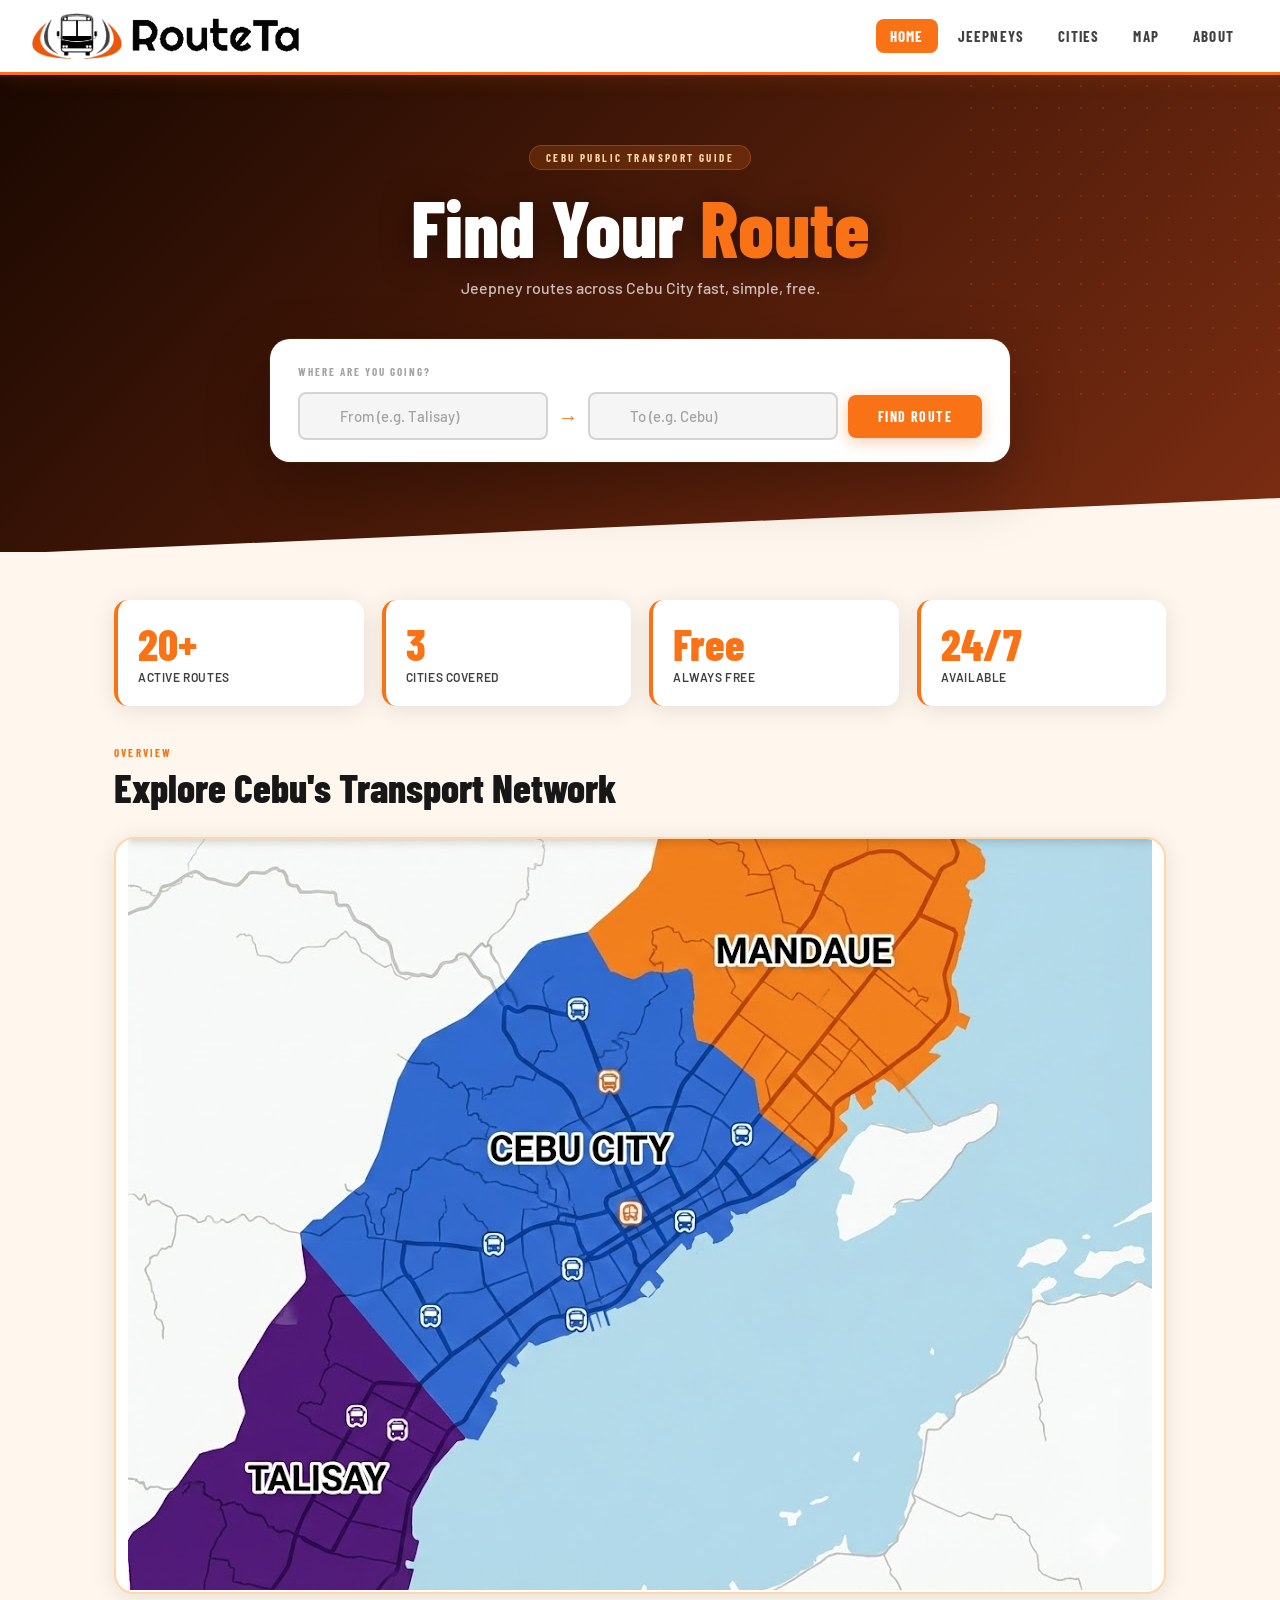
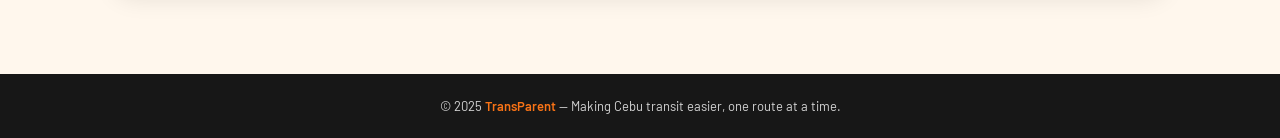
==== Index.html @ 3fc27dc5 "initial commit" ====
<!DOCTYPE html>
<html lang="en">
<head>
    <meta charset="UTF-8">
    <meta name="viewport" content="width=device-width, initial-scale=1.0">
    <title>TransParent — Cebu Route Finder</title>
    <link rel="stylesheet" href="index.css">
    <link rel="icon" type="image/png" href="thumbnails/transparent2.ico">
</head>
<body>

<header>
    <div class="header-container">
        <a href="Index.html" class="logo-link">
            <img class="logoHeader" src="thumbnails/logo2.png" alt="Logo">
            <img class="headerTitle" src="thumbnails/logo_text.png" alt="TransParent">
        </a>
        <nav class="navbar">
            <a class="navbar_text active" href="Index.html">Home</a>
            <a class="navbar_text" href="jeepneys.html">Jeepneys</a>
            <a class="navbar_text" href="cities.html">Cities</a>
            <a class="navbar_text" href="map.html">Map</a>
            <a class="navbar_text" href="About.html">About</a>
        </nav>
    </div>
</header>

<!-- HERO + SEARCH -->
<section class="hero">
    <div class="hero-bg"></div>
    <div class="hero-dots"></div>
    <div class="hero-content">
        <div class="hero-badge">Cebu Public Transport Guide</div>
        <h1 class="hero-title">Find Your <span>Route</span></h1>
        <p class="hero-subtitle">Jeepney routes across Cebu City fast, simple, free.</p>

        <div class="search-card">
            <div class="search-card-label">Where are you going?</div>
            <div class="search-row">
                <div class="search-input-wrap">
                    <input class="search-bar1" type="text" id="from" placeholder="From (e.g. Talisay)">
                </div>
                <span class="swap-icon">→</span>
                <div class="search-input-wrap">
                    <input class="search-bar2" type="text" id="to" placeholder="To (e.g. Cebu)">
                </div>
                <button class="button_route" onclick="search()">Find Route</button>
            </div>
        </div>
    </div>
</section>

<main>
    <div class="inner">

        <!-- STATS -->
        <div class="stats-row">
            <div class="stat-card">
                <div class="stat-number">20+</div>
                <div class="stat-label">Active Routes</div>
            </div>
            <div class="stat-card">
                <div class="stat-number">3</div>
                <div class="stat-label">Cities Covered</div>
            </div>
            <div class="stat-card">
                <div class="stat-number">Free</div>
                <div class="stat-label">Always Free</div>
            </div>
            <div class="stat-card">
                <div class="stat-number">24/7</div>
                <div class="stat-label">Available</div>
            </div>
        </div>

        <!-- VIDEO PREVIEW -->
        <div class="section-tag">Overview</div>
        <h2 class="section-title">Explore Cebu's Transport Network</h2>

        <div class="video-wrap">
            <img src="thumbnails/map.png" >
            <!-- <video autoplay muted loop playsinline>
                <source src="thumbnails/background_video.mp4" type="video/mp4">
            </video> -->
        </div>

    </div>
</main>

<footer>
    &copy; 2025 <span>TransParent</span> — Making Cebu transit easier, one route at a time.
</footer>

<script>
    function search() {
        const from = document.getElementById("from").value.toLowerCase().trim();
        const to = document.getElementById("to").value.toLowerCase().trim();
        if (from === "talisay" && to === "cebu") {
            window.location.href = "choosen_jeepney.html";
        } else if (from === "cebu" && to === "talisay") {
            window.location.href = "page3.html";
        } else {
            alert("Route not found. Try: Talisay → Cebu");
        }
    }

    // Allow Enter key to trigger search
    document.addEventListener("keydown", function(e) {
        if (e.key === "Enter") search();
    });
</script>
</body>
</html>
---- index.css ----
/* ===== GOOGLE FONTS ===== */
@import url('https://fonts.googleapis.com/css2?family=Barlow+Condensed:wght@400;600;700;800&family=Barlow:wght@400;500;600&display=swap');

/* ===== CSS VARIABLES ===== */
:root {
    --orange: #F97316;
    --orange-dark: #EA580C;
    --orange-light: #FED7AA;
    --orange-glow: rgba(249, 115, 22, 0.3);
    --white: #FFFFFF;
    --off-white: #FFF7ED;
    --gray-light: #F5F5F5;
    --gray-mid: #D4D4D4;
    --gray-dark: #404040;
    --black: #171717;
    --shadow-card: 0 4px 24px rgba(0,0,0,0.10);
    --shadow-orange: 0 4px 24px rgba(249, 115, 22, 0.25);
    --radius: 14px;
    --radius-sm: 8px;
    --header-h: 72px;
}

/* ===== RESET ===== */
*, *::before, *::after { box-sizing: border-box; }
html { scroll-behavior: smooth; }

body {
    margin: 0;
    min-height: 100vh;
    background: var(--off-white);
    font-family: 'Barlow', sans-serif;
    color: var(--black);
}


/* ===== HEADER ===== */
header {
    position: sticky;
    top: 0;
    z-index: 100;
    background: rgba(255, 255, 255, 0.97);
    backdrop-filter: blur(12px);
    -webkit-backdrop-filter: blur(12px);
    border-bottom: 3px solid var(--orange);
    box-shadow: 0 2px 20px rgba(249, 115, 22, 0.15);
}

.header-container {
    display: flex;
    align-items: center;
    height: var(--header-h);
    padding: 0 32px;
    gap: 16px;
    max-width: 1400px;
    margin: 0 auto;
}

.logo-link {
    display: flex;
    align-items: center;
    gap: 10px;
    text-decoration: none;
    flex-shrink: 0;
}

.logoHeader {
    width: 90px;
    height: auto;
    object-fit: contain;
}

.headerTitle {
    height: 36px;
    width: auto;
    max-width: 180px;
    object-fit: contain;
}

/* ===== NAVBAR ===== */
.navbar {
    display: flex;
    align-items: center;
    gap: 6px;
    margin-left: auto;
}

.navbar a {
    font-family: 'Barlow Condensed', sans-serif;
    font-size: 15px;
    font-weight: 700;
    letter-spacing: 0.08em;
    text-transform: uppercase;
    text-decoration: none;
    color: var(--gray-dark);
    padding: 8px 14px;
    border-radius: var(--radius-sm);
    transition: background 0.18s, color 0.18s;
}

.navbar a:hover,
.navbar a.active {
    background: var(--orange);
    color: var(--white);
}

/* ===== HERO SECTION ===== */
.hero {
    position: relative;
    overflow: hidden;
    background: linear-gradient(135deg, #1a0800 0%, #7c2d12 100%);
    min-height: 460px;
    display: flex;
    flex-direction: column;
    align-items: center;
    justify-content: center;
    padding: 70px 20px 90px;
}

.hero-bg {
    inset: 0;
    background-image: url("thumbnails/back.png");
    background-size: cover;
    background-position: center;
    opacity: 0.25;
}

/* geometric accent dots */
.hero-dots {
    position: absolute;
    top: 0; right: 0;
    width: 320px; height: 320px;
    background-image: radial-gradient(circle, rgba(249,115,22,0.25) 1.5px, transparent 1.5px);
    background-size: 22px 22px;
    opacity: 0.7;
    pointer-events: none;
}

.hero::after {
    content: '';
    position: absolute;
    bottom: -2px;
    left: 0; right: 0;
    height: 70px;
    background: var(--off-white);
    clip-path: polygon(0 100%, 100% 20%, 100% 100%);
}

.hero-content {
    position: relative;
    z-index: 2;
    display: flex;
    flex-direction: column;
    align-items: center;
    width: 100%;
}

.hero-badge {
    font-family: 'Barlow Condensed', sans-serif;
    font-size: 11px;
    font-weight: 700;
    letter-spacing: 0.22em;
    text-transform: uppercase;
    color: var(--orange-light);
    background: rgba(249,115,22,0.18);
    border: 1px solid rgba(249,115,22,0.35);
    padding: 5px 16px;
    border-radius: 100px;
    margin-bottom: 16px;
    animation: fadeUp 0.5s ease both;
}

.hero-title {
    font-family: 'Barlow Condensed', sans-serif;
    font-size: clamp(40px, 8vw, 80px);
    font-weight: 800;
    color: var(--white);
    text-align: center;
    line-height: 1;
    margin: 0 0 12px;
    text-shadow: 0 2px 30px rgba(0,0,0,0.5);
    animation: fadeUp 0.5s 0.08s ease both;
}

.hero-title span { color: var(--orange); }

.hero-subtitle {
    font-size: 16px;
    color: rgba(255,255,255,0.72);
    text-align: center;
    margin: 0 0 42px;
    font-weight: 500;
    animation: fadeUp 0.5s 0.15s ease both;
}

/* ===== SEARCH CARD ===== */
.search-card {
    background: var(--white);
    border-radius: 20px;
    padding: 26px 28px 22px;
    width: 100%;
    max-width: 740px;
    box-shadow: 0 24px 64px rgba(0,0,0,0.28), 0 0 0 1px rgba(249,115,22,0.1);
    animation: fadeUp 0.5s 0.22s ease both;
}

.search-card-label {
    font-family: 'Barlow Condensed', sans-serif;
    font-size: 11px;
    font-weight: 700;
    letter-spacing: 0.18em;
    text-transform: uppercase;
    color: #a3a3a3;
    margin-bottom: 14px;
}

.search-row {
    display: flex;
    gap: 10px;
    align-items: center;
    flex-wrap: wrap;
}

.search-input-wrap {
    flex: 1;
    min-width: 160px;
    position: relative;
}

.input-icon {
    position: absolute;
    left: 13px;
    top: 50%;
    transform: translateY(-50%);
    font-size: 16px;
    pointer-events: none;
    line-height: 1;
}

.search-bar1,
.search-bar2 {
    width: 100%;
    padding: 13px 13px 13px 40px;
    font-size: 15px;
    font-family: 'Barlow', sans-serif;
    font-weight: 600;
    border: 2px solid var(--gray-mid);
    border-radius: var(--radius-sm);
    outline: none;
    color: var(--black);
    background: var(--gray-light);
    transition: border-color 0.18s, box-shadow 0.18s, background 0.18s;
}

.search-bar1:focus,
.search-bar2:focus {
    border-color: var(--orange);
    box-shadow: 0 0 0 3px var(--orange-glow);
    background: var(--white);
}

input::placeholder {
    color: #a3a3a3;
    font-weight: 500;
    font-style: normal;
}

.swap-icon {
    font-size: 20px;
    color: var(--orange);
    flex-shrink: 0;
    user-select: none;
    font-weight: 700;
}

.button_route {
    flex-shrink: 0;
    padding: 13px 30px;
    font-size: 14px;
    font-family: 'Barlow Condensed', sans-serif;
    font-weight: 700;
    letter-spacing: 0.1em;
    text-transform: uppercase;
    color: var(--white);
    border: none;
    border-radius: var(--radius-sm);
    cursor: pointer;
    background: var(--orange);
    transition: background 0.18s, transform 0.12s, box-shadow 0.18s;
    white-space: nowrap;
    box-shadow: 0 4px 16px rgba(249, 115, 22, 0.35);
}

.button_route:hover {
    background: var(--orange-dark);
    transform: translateY(-1px);
    box-shadow: 0 8px 28px rgba(249, 115, 22, 0.45);
}

.button_route:active { transform: translateY(0); }

/* ===== MAIN CONTENT AREA ===== */
main .inner {
    max-width: 1100px;
    margin: 0 auto;
    padding: 48px 24px 0;
}

.section-tag {
    font-family: 'Barlow Condensed', sans-serif;
    font-size: 11px;
    font-weight: 700;
    letter-spacing: 0.2em;
    text-transform: uppercase;
    color: var(--orange);
    margin-bottom: 6px;
}

.section-title {
    font-family: 'Barlow Condensed', sans-serif;
    font-size: clamp(26px, 4vw, 40px);
    font-weight: 800;
    color: var(--black);
    margin: 0 0 28px;
    line-height: 1.1;
}

/* ===== STATS ROW ===== */
.stats-row {
    display: flex;
    gap: 18px;
    flex-wrap: wrap;
    margin-bottom: 40px;
}

.stat-card {
    flex: 1;
    min-width: 130px;
    background: var(--white);
    border-radius: var(--radius);
    padding: 22px 20px;
    border-left: 4px solid var(--orange);
    box-shadow: var(--shadow-card);
    animation: fadeUp 0.5s ease both;
}

.stat-number {
    font-family: 'Barlow Condensed', sans-serif;
    font-size: 44px;
    font-weight: 800;
    color: var(--orange);
    line-height: 1;
    margin-bottom: 4px;
}

.stat-label {
    font-size: 12px;
    font-weight: 600;
    color: var(--gray-dark);
    text-transform: uppercase;
    letter-spacing: 0.05em;
}

/* ===== VIDEO ===== */
.video-wrap {
    border-radius: 20px;
    overflow: hidden;
    box-shadow: var(--shadow-card);
    border: 2px solid var(--orange-light);
    width: 100%;
    background: #ffffff;
    /* aspect-ratio: 16/6; */
    display: flex;
    align-items: stretch;
    justify-content: center;
    max-width: auto; /* Ensures the image never exceeds the container's width */
    height: auto;
}

.video-wrap video {
    width: 100%;
    height: 100%;
    object-fit: cover;
    display: block;
}

/* ===== FOOTER ===== */
footer {
    background: var(--black);
    color: var(--gray-mid);
    text-align: center;
    font-size: 13px;
    padding: 24px;
    margin-top: 80px;
}

footer span { color: var(--orange); font-weight: 600; }

/* ===== ANIMATIONS ===== */
@keyframes fadeUp {
    from { opacity: 0; transform: translateY(16px); }
    to   { opacity: 1; transform: translateY(0); }
}

/* ===== RESPONSIVE ===== */
@media (max-width: 768px) {
    .header-container {
        flex-wrap: wrap;
        height: auto;
        padding: 10px 16px;
    }
    .navbar {
        flex-wrap: wrap;
        gap: 4px;
        margin-left: 0;
        width: 100%;
        padding-bottom: 6px;
    }
    .navbar a { font-size: 12px; padding: 6px 10px; }
    .logoHeader { width: 34px; height: 34px; }
    .headerTitle { height: 26px; }

    .search-row { flex-direction: column; }
    .search-input-wrap { width: 100%; min-width: unset; }
    .search-bar1, .search-bar2 { width: 100%; }
    .button_route { width: 100%; }
    .swap-icon { display: none; }

    .video-wrap { aspect-ratio: 16/9; }
    .stats-row { gap: 10px; }
}

@media (max-width: 480px) {
    .hero { padding: 50px 16px 80px; }
    .search-card { padding: 18px 14px; border-radius: 14px; }
    main .inner { padding: 32px 14px 0; }
}
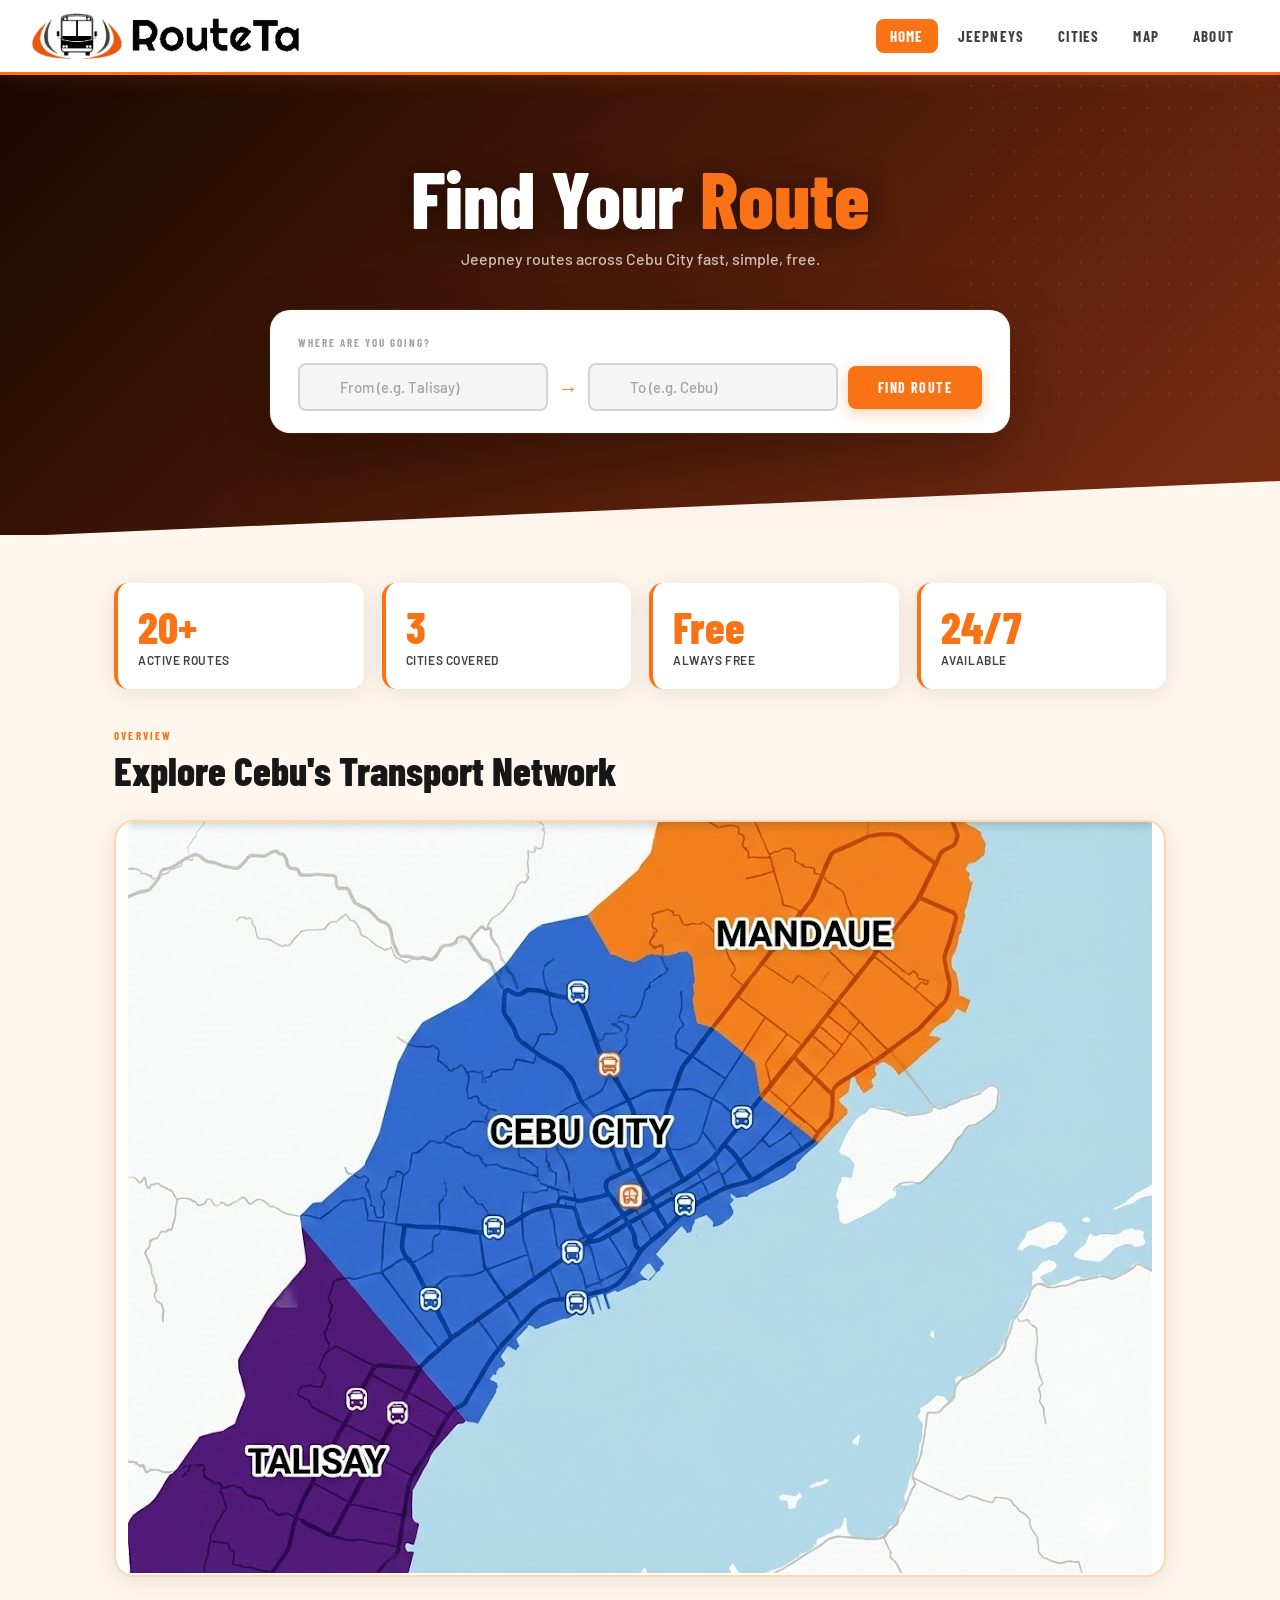
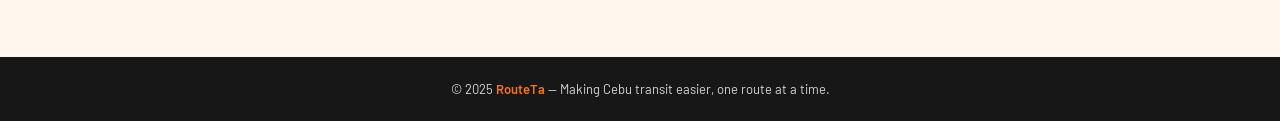
==== commit 40cf7b17: "new with about page" ====
--- a/Index.html
+++ b/Index.html
@@ -3,7 +3,7 @@
 <head>
     <meta charset="UTF-8">
     <meta name="viewport" content="width=device-width, initial-scale=1.0">
-    <title>TransParent — Cebu Route Finder</title>
+    <title>RouteTa — Cebu Route Finder</title>
     <link rel="stylesheet" href="index.css">
     <link rel="icon" type="image/png" href="thumbnails/transparent2.ico">
 </head>
@@ -25,12 +25,12 @@
     </div>
 </header>
 
-<!-- HERO + SEARCH -->
+<!--SEARCH -->
 <section class="hero">
     <div class="hero-bg"></div>
     <div class="hero-dots"></div>
     <div class="hero-content">
-        <div class="hero-badge">Cebu Public Transport Guide</div>
+        <!-- <div class="hero-badge">Cebu Public Transport Guide</div> -->
         <h1 class="hero-title">Find Your <span>Route</span></h1>
         <p class="hero-subtitle">Jeepney routes across Cebu City fast, simple, free.</p>
 
@@ -88,19 +88,25 @@
 </main>
 
 <footer>
-    &copy; 2025 <span>TransParent</span> — Making Cebu transit easier, one route at a time.
+    &copy; 2025 <span>RouteTa</span> — Making Cebu transit easier, one route at a time.
 </footer>
 
 <script>
+    function normalizeRoute(str) {
+        return str.toLowerCase().trim().replace(/\s+/g, "");
+    }
+
     function search() {
-        const from = document.getElementById("from").value.toLowerCase().trim();
-        const to = document.getElementById("to").value.toLowerCase().trim();
-        if (from === "talisay" && to === "cebu") {
-            window.location.href = "choosen_jeepney.html";
-        } else if (from === "cebu" && to === "talisay") {
+        const from = normalizeRoute(document.getElementById("from").value);
+        const to = normalizeRoute(document.getElementById("to").value);
+
+        // Support both directions (e.g. Talisay → Cebu or Cebu → Talisay)
+        if ((from === "mabololuyo" && to === "colon") || (from === "colon" && to === "mabololuyo")) {
+            window.location.href = "choosen_jeepney_03L.html";
+        } else if ((from === "cebu" && to === "talisay") || (from === "talisay" && to === "cebu")) {
             window.location.href = "page3.html";
         } else {
-            alert("Route not found. Try: Talisay → Cebu");
+            alert("Route not found. Try: Mabolo Luyo → Colon or Cebu → Talisay");
         }
     }
 
